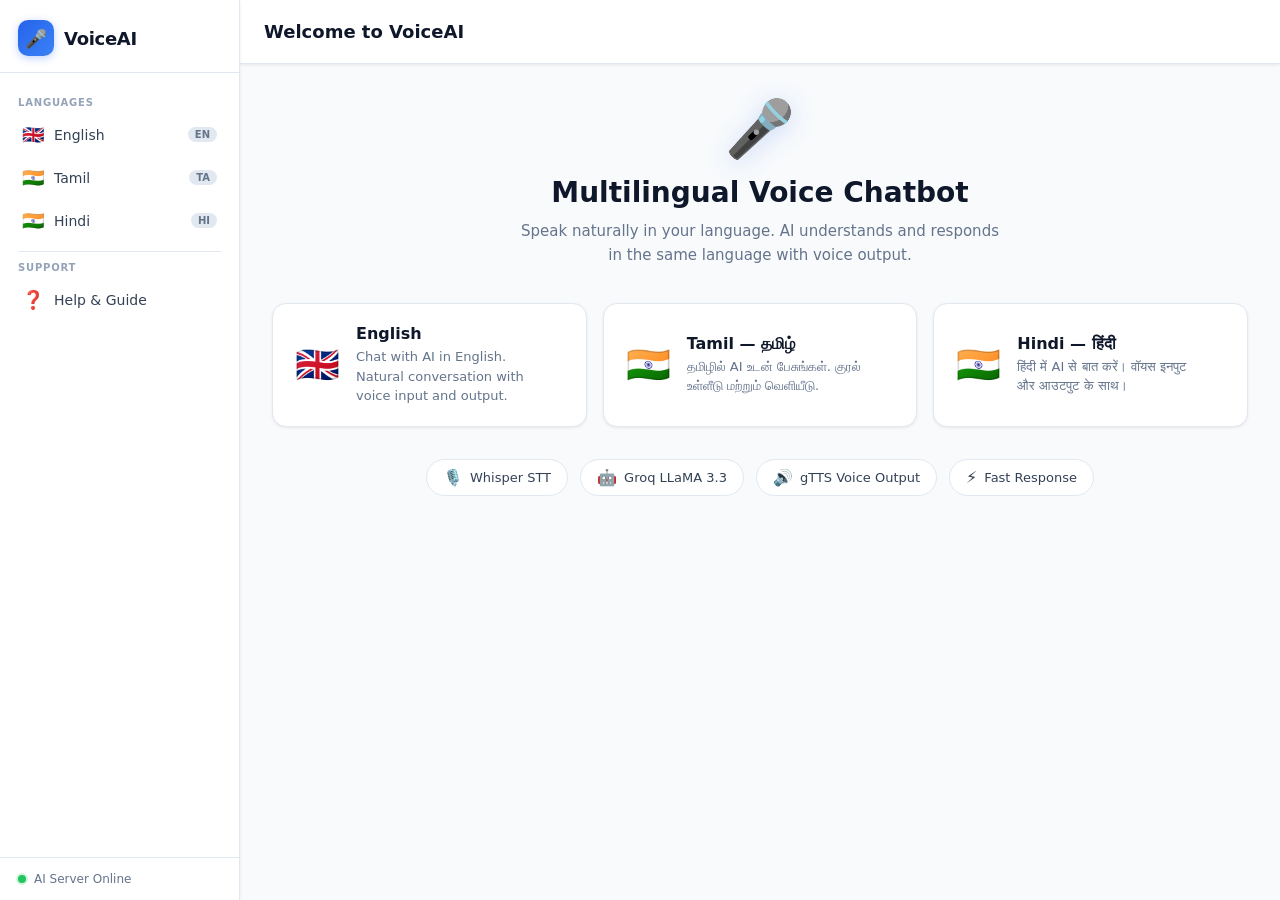
==== frontend/index.html @ bcfc0cab "Initial commit" ====
<!DOCTYPE html>
<html lang="en">
<head>
<meta charset="UTF-8">
<meta name="viewport" content="width=device-width, initial-scale=1.0">
<title>VoiceAI — Multilingual Chatbot</title>
<link rel="stylesheet" href="style.css">
</head>
<body>

<div class="app-shell">

  <!-- SIDEBAR -->
  <aside class="sidebar" id="sidebar">
    <div class="sidebar-logo">
      <div class="logo-icon">🎤</div>
      <span class="logo-text">VoiceAI</span>
    </div>

    <nav class="sidebar-nav">
      <div class="nav-section-label">Languages</div>
      <a href="english.html" class="nav-item" id="nav-english">
        <span class="nav-icon">🇬🇧</span>
        <span class="nav-label">English</span>
        <span class="nav-tag">EN</span>
      </a>
      <a href="tamil.html" class="nav-item" id="nav-tamil">
        <span class="nav-icon">🇮🇳</span>
        <span class="nav-label">Tamil</span>
        <span class="nav-tag">TA</span>
      </a>
      <a href="hindi.html" class="nav-item" id="nav-hindi">
        <span class="nav-icon">🇮🇳</span>
        <span class="nav-label">Hindi</span>
        <span class="nav-tag">HI</span>
      </a>

      <div class="nav-divider"></div>
      <div class="nav-section-label">Support</div>
      <a href="help.html" class="nav-item" id="nav-help">
        <span class="nav-icon">❓</span>
        <span class="nav-label">Help & Guide</span>
      </a>
    </nav>

    <div class="sidebar-footer">
      <div class="status-dot"></div>
      <span>AI Server Online</span>
    </div>
  </aside>

  <!-- MAIN CONTENT -->
  <main class="main-content">
    <!-- Top bar -->
    <header class="topbar">
      <button class="hamburger" onclick="toggleSidebar()">
        <span></span><span></span><span></span>
      </button>
      <h1 class="page-title">Welcome to VoiceAI</h1>
    </header>

    <!-- Home / Language Selection -->
    <div class="home-content">
      <div class="hero">
        <div class="hero-icon">🎤</div>
        <h2>Multilingual Voice Chatbot</h2>
        <p>Speak naturally in your language. AI understands and responds in the same language with voice output.</p>
      </div>

      <div class="lang-cards-grid">
        <a href="english.html" class="feature-card">
          <div class="card-flag">🇬🇧</div>
          <div class="card-body">
            <h3>English</h3>
            <p>Chat with AI in English. Natural conversation with voice input and output.</p>
          </div>
          <div class="card-arrow">→</div>
        </a>
        <a href="tamil.html" class="feature-card">
          <div class="card-flag">🇮🇳</div>
          <div class="card-body">
            <h3>Tamil — தமிழ்</h3>
            <p>தமிழில் AI உடன் பேசுங்கள். குரல் உள்ளீடு மற்றும் வெளியீடு.</p>
          </div>
          <div class="card-arrow">→</div>
        </a>
        <a href="hindi.html" class="feature-card">
          <div class="card-flag">🇮🇳</div>
          <div class="card-body">
            <h3>Hindi — हिंदी</h3>
            <p>हिंदी में AI से बात करें। वॉयस इनपुट और आउटपुट के साथ।</p>
          </div>
          <div class="card-arrow">→</div>
        </a>
      </div>

      <div class="info-strip">
        <div class="info-item"><span class="info-icon">🎙️</span><span>Whisper STT</span></div>
        <div class="info-item"><span class="info-icon">🤖</span><span>Groq LLaMA 3.3</span></div>
        <div class="info-item"><span class="info-icon">🔊</span><span>gTTS Voice Output</span></div>
        <div class="info-item"><span class="info-icon">⚡</span><span>Fast Response</span></div>
      </div>
    </div>
  </main>
</div>

<script>
function toggleSidebar() {
  document.getElementById('sidebar').classList.toggle('open');
}
</script>
</body>
</html>
---- frontend/style.css ----
/* ── Reset & Base ── */
*, *::before, *::after { margin: 0; padding: 0; box-sizing: border-box; }

:root {
  --sidebar-w: 240px;
  --blue:       #2563eb;
  --blue-light: #3b82f6;
  --blue-dark:  #1d4ed8;
  --blue-pale:  #eff6ff;
  --blue-mid:   #dbeafe;
  --grey-50:    #f8fafc;
  --grey-100:   #f1f5f9;
  --grey-200:   #e2e8f0;
  --grey-300:   #cbd5e1;
  --grey-400:   #94a3b8;
  --grey-500:   #64748b;
  --grey-700:   #334155;
  --grey-900:   #0f172a;
  --white:      #ffffff;
  --red:        #ef4444;
  --green:      #22c55e;
  --shadow-sm:  0 1px 3px rgba(0,0,0,0.08);
  --shadow-md:  0 4px 16px rgba(0,0,0,0.10);
  --shadow-lg:  0 8px 32px rgba(37,99,235,0.15);
}

body {
  font-family: 'Segoe UI', system-ui, sans-serif;
  background: var(--grey-100);
  color: var(--grey-900);
  height: 100vh;
  overflow: hidden;
}

/* ── App Shell ── */
.app-shell {
  display: flex;
  height: 100vh;
  overflow: hidden;
}

/* ── Sidebar ── */
.sidebar {
  width: var(--sidebar-w);
  min-width: var(--sidebar-w);
  background: var(--white);
  border-right: 1px solid var(--grey-200);
  display: flex;
  flex-direction: column;
  height: 100vh;
  position: relative;
  z-index: 100;
  transition: transform 0.3s ease;
  box-shadow: var(--shadow-sm);
}

.sidebar-logo {
  display: flex;
  align-items: center;
  gap: 10px;
  padding: 20px 18px 16px;
  border-bottom: 1px solid var(--grey-200);
}

.logo-icon {
  width: 36px; height: 36px;
  background: linear-gradient(135deg, var(--blue), var(--blue-light));
  border-radius: 10px;
  display: flex; align-items: center; justify-content: center;
  font-size: 18px;
  box-shadow: 0 2px 8px rgba(37,99,235,0.3);
}

.logo-text {
  font-size: 18px;
  font-weight: 700;
  color: var(--grey-900);
  letter-spacing: -0.3px;
}

.sidebar-nav {
  flex: 1;
  padding: 16px 10px;
  overflow-y: auto;
}

.nav-section-label {
  font-size: 10px;
  font-weight: 600;
  text-transform: uppercase;
  letter-spacing: 0.8px;
  color: var(--grey-400);
  padding: 0 8px;
  margin: 8px 0 6px;
}

.nav-item {
  display: flex;
  align-items: center;
  gap: 10px;
  padding: 10px 12px;
  border-radius: 10px;
  text-decoration: none;
  color: var(--grey-700);
  font-size: 14px;
  font-weight: 500;
  transition: all 0.15s ease;
  margin-bottom: 2px;
}

.nav-item:hover {
  background: var(--blue-pale);
  color: var(--blue);
}

.nav-item.active {
  background: var(--blue-mid);
  color: var(--blue-dark);
  font-weight: 600;
}

.nav-icon { font-size: 18px; flex-shrink: 0; }
.nav-label { flex: 1; }

.nav-tag {
  font-size: 10px;
  font-weight: 700;
  background: var(--grey-200);
  color: var(--grey-500);
  padding: 2px 7px;
  border-radius: 20px;
}

.nav-item.active .nav-tag {
  background: var(--blue);
  color: var(--white);
}

.nav-divider {
  height: 1px;
  background: var(--grey-200);
  margin: 10px 8px;
}

.sidebar-footer {
  padding: 14px 18px;
  border-top: 1px solid var(--grey-200);
  display: flex;
  align-items: center;
  gap: 8px;
  font-size: 12px;
  color: var(--grey-500);
}

.status-dot {
  width: 8px; height: 8px;
  background: var(--green);
  border-radius: 50%;
  box-shadow: 0 0 0 2px rgba(34,197,94,0.2);
  animation: glow 2s infinite;
}

@keyframes glow {
  0%, 100% { box-shadow: 0 0 0 2px rgba(34,197,94,0.2); }
  50% { box-shadow: 0 0 0 5px rgba(34,197,94,0.1); }
}

/* ── Main Content ── */
.main-content {
  flex: 1;
  display: flex;
  flex-direction: column;
  overflow: hidden;
  background: var(--grey-50);
}

/* ── Topbar ── */
.topbar {
  display: flex;
  align-items: center;
  gap: 14px;
  padding: 0 24px;
  height: 64px;
  background: var(--white);
  border-bottom: 1px solid var(--grey-200);
  box-shadow: var(--shadow-sm);
  flex-shrink: 0;
}

.hamburger {
  display: none;
  flex-direction: column;
  gap: 5px;
  background: none;
  border: none;
  cursor: pointer;
  padding: 4px;
}
.hamburger span {
  display: block;
  width: 22px; height: 2px;
  background: var(--grey-700);
  border-radius: 2px;
}

.page-title {
  font-size: 18px;
  font-weight: 700;
  color: var(--grey-900);
  flex: 1;
}

.topbar-info {
  display: flex;
  align-items: center;
  gap: 12px;
  flex: 1;
}

.topbar-avatar {
  width: 40px; height: 40px;
  background: linear-gradient(135deg, var(--blue), var(--blue-light));
  border-radius: 50%;
  display: flex; align-items: center; justify-content: center;
  font-size: 20px;
  box-shadow: 0 2px 8px rgba(37,99,235,0.25);
}

.topbar-title {
  font-size: 15px;
  font-weight: 600;
  color: var(--grey-900);
}

.topbar-status {
  display: flex;
  align-items: center;
  gap: 5px;
  font-size: 12px;
  color: var(--green);
  font-weight: 500;
}

.status-dot-sm {
  width: 6px; height: 6px;
  background: var(--green);
  border-radius: 50%;
}

.lang-badge {
  background: var(--blue-pale);
  border: 1px solid var(--blue-mid);
  color: var(--blue);
  padding: 5px 14px;
  border-radius: 20px;
  font-size: 12px;
  font-weight: 600;
  white-space: nowrap;
}

/* ── Home Page ── */
.home-content {
  flex: 1;
  overflow-y: auto;
  padding: 32px 32px 24px;
}

.hero {
  text-align: center;
  margin-bottom: 36px;
}

.hero-icon {
  font-size: 56px;
  margin-bottom: 14px;
  filter: drop-shadow(0 4px 12px rgba(37,99,235,0.2));
}

.hero h2 {
  font-size: 28px;
  font-weight: 700;
  color: var(--grey-900);
  margin-bottom: 10px;
}

.hero p {
  font-size: 15px;
  color: var(--grey-500);
  max-width: 480px;
  margin: 0 auto;
  line-height: 1.6;
}

.lang-cards-grid {
  display: grid;
  grid-template-columns: repeat(auto-fit, minmax(260px, 1fr));
  gap: 16px;
  margin-bottom: 32px;
}

.feature-card {
  display: flex;
  align-items: center;
  gap: 16px;
  padding: 20px 22px;
  background: var(--white);
  border: 1px solid var(--grey-200);
  border-radius: 14px;
  text-decoration: none;
  color: inherit;
  transition: all 0.2s ease;
  box-shadow: var(--shadow-sm);
}

.feature-card:hover {
  border-color: var(--blue-light);
  box-shadow: var(--shadow-lg);
  transform: translateY(-2px);
}

.card-flag { font-size: 36px; flex-shrink: 0; }

.card-body { flex: 1; }
.card-body h3 { font-size: 16px; font-weight: 600; color: var(--grey-900); margin-bottom: 4px; }
.card-body p { font-size: 13px; color: var(--grey-500); line-height: 1.5; }

.card-arrow {
  font-size: 20px;
  color: var(--blue);
  font-weight: 700;
  opacity: 0;
  transition: opacity 0.2s;
}
.feature-card:hover .card-arrow { opacity: 1; }

.info-strip {
  display: flex;
  gap: 12px;
  flex-wrap: wrap;
  justify-content: center;
}

.info-item {
  display: flex;
  align-items: center;
  gap: 7px;
  background: var(--white);
  border: 1px solid var(--grey-200);
  padding: 8px 16px;
  border-radius: 20px;
  font-size: 13px;
  color: var(--grey-700);
  font-weight: 500;
}

.info-icon { font-size: 16px; }

/* ── Chat Messages ── */
.chat-messages {
  flex: 1;
  overflow-y: auto;
  padding: 24px 24px 16px;
  display: flex;
  flex-direction: column;
  gap: 16px;
  scroll-behavior: smooth;
}

.chat-messages::-webkit-scrollbar { width: 5px; }
.chat-messages::-webkit-scrollbar-track { background: transparent; }
.chat-messages::-webkit-scrollbar-thumb { background: var(--grey-300); border-radius: 4px; }

.msg { display: flex; gap: 10px; max-width: 75%; }
.user-msg { align-self: flex-end; flex-direction: row-reverse; }
.bot-msg  { align-self: flex-start; }

.msg-avatar {
  width: 34px; height: 34px;
  background: linear-gradient(135deg, var(--blue), var(--blue-light));
  border-radius: 50%;
  display: flex; align-items: center; justify-content: center;
  font-size: 16px;
  flex-shrink: 0;
  margin-top: 2px;
  box-shadow: 0 2px 6px rgba(37,99,235,0.2);
}

.user-msg .msg-avatar {
  background: linear-gradient(135deg, #7c3aed, #a855f7);
  box-shadow: 0 2px 6px rgba(124,58,237,0.2);
}

.msg-content { display: flex; flex-direction: column; gap: 3px; }

.msg-name {
  font-size: 11px;
  font-weight: 600;
  color: var(--grey-400);
  padding: 0 4px;
}
.user-msg .msg-name { text-align: right; }

.bubble {
  padding: 12px 16px;
  border-radius: 16px;
  font-size: 14px;
  line-height: 1.65;
  word-break: break-word;
}

.bot-msg .bubble {
  background: var(--white);
  color: var(--grey-900);
  border: 1px solid var(--grey-200);
  border-top-left-radius: 4px;
  box-shadow: var(--shadow-sm);
}

.user-msg .bubble {
  background: linear-gradient(135deg, var(--blue), var(--blue-light));
  color: var(--white);
  border-top-right-radius: 4px;
  box-shadow: 0 2px 10px rgba(37,99,235,0.3);
}

.msg-time {
  font-size: 10px;
  color: var(--grey-400);
  padding: 0 4px;
}
.user-msg .msg-time { text-align: right; }

/* Typing indicator */
.typing-bubble {
  display: flex;
  align-items: center;
  gap: 5px;
  padding: 14px 18px;
  min-width: 60px;
}
.typing-bubble span {
  width: 7px; height: 7px;
  background: var(--grey-400);
  border-radius: 50%;
  animation: bounce 1.2s infinite;
}
.typing-bubble span:nth-child(2) { animation-delay: 0.2s; }
.typing-bubble span:nth-child(3) { animation-delay: 0.4s; }

@keyframes bounce {
  0%, 60%, 100% { transform: translateY(0); opacity: 0.5; }
  30% { transform: translateY(-7px); opacity: 1; }
}

/* ── Chat Input Area ── */
.chat-input-area {
  padding: 16px 24px 20px;
  background: var(--white);
  border-top: 1px solid var(--grey-200);
  flex-shrink: 0;
}

.input-bar {
  display: flex;
  flex-direction: column;
  align-items: center;
  gap: 12px;
}

.record-status {
  font-size: 13px;
  color: var(--grey-500);
  font-weight: 500;
  min-height: 20px;
  text-align: center;
}

.mic-wrapper {
  position: relative;
  display: flex;
  align-items: center;
  justify-content: center;
}

.mic-ring {
  position: absolute;
  width: 80px; height: 80px;
  border-radius: 50%;
  border: 2px solid transparent;
  pointer-events: none;
  transition: all 0.3s;
}

.mic-ring.active {
  border-color: rgba(239,68,68,0.4);
  animation: ring-pulse 1s infinite;
}

@keyframes ring-pulse {
  0%   { transform: scale(1);   opacity: 1; }
  100% { transform: scale(1.5); opacity: 0; }
}

.mic-btn {
  width: 64px; height: 64px;
  border-radius: 50%;
  border: none;
  background: linear-gradient(135deg, var(--blue), var(--blue-light));
  color: var(--white);
  cursor: pointer;
  display: flex; align-items: center; justify-content: center;
  transition: all 0.2s ease;
  box-shadow: 0 4px 16px rgba(37,99,235,0.35);
  position: relative;
  z-index: 1;
}

.mic-btn svg { width: 28px; height: 28px; }

.mic-btn:hover:not(:disabled) {
  transform: scale(1.07);
  box-shadow: 0 6px 24px rgba(37,99,235,0.5);
}

.mic-btn.recording {
  background: linear-gradient(135deg, var(--red), #dc2626);
  box-shadow: 0 4px 16px rgba(239,68,68,0.4);
}

.mic-btn:disabled {
  background: var(--grey-300);
  box-shadow: none;
  cursor: not-allowed;
  transform: none;
}

/* Timer bar */
.timer-bar {
  width: 200px;
  height: 4px;
  background: var(--grey-200);
  border-radius: 4px;
  overflow: hidden;
  opacity: 0;
  transition: opacity 0.3s;
}

.timer-bar.visible { opacity: 1; }

.timer-fill {
  height: 100%;
  width: 0%;
  background: linear-gradient(90deg, var(--blue), var(--blue-light));
  border-radius: 4px;
  transition: width linear;
}

/* Error bubble */
.error-bubble {
  align-self: center;
  background: #fef2f2;
  border: 1px solid #fecaca;
  color: #dc2626;
  padding: 10px 16px;
  border-radius: 10px;
  font-size: 13px;
  max-width: 80%;
  text-align: center;
}

/* ── Help Page ── */
.help-content {
  flex: 1;
  overflow-y: auto;
  padding: 32px;
}

.help-hero {
  text-align: center;
  margin-bottom: 36px;
}

.help-hero-icon { font-size: 52px; margin-bottom: 12px; }
.help-hero h2 { font-size: 26px; font-weight: 700; color: var(--grey-900); margin-bottom: 8px; }
.help-hero p { font-size: 14px; color: var(--grey-500); }

.help-steps {
  display: grid;
  grid-template-columns: repeat(auto-fit, minmax(220px, 1fr));
  gap: 14px;
  margin-bottom: 36px;
}

.step-card {
  display: flex;
  gap: 14px;
  padding: 18px;
  background: var(--white);
  border: 1px solid var(--grey-200);
  border-radius: 12px;
  box-shadow: var(--shadow-sm);
}

.step-num {
  width: 32px; height: 32px;
  background: linear-gradient(135deg, var(--blue), var(--blue-light));
  color: var(--white);
  border-radius: 50%;
  display: flex; align-items: center; justify-content: center;
  font-size: 14px;
  font-weight: 700;
  flex-shrink: 0;
}

.step-body h4 { font-size: 14px; font-weight: 600; color: var(--grey-900); margin-bottom: 4px; }
.step-body p  { font-size: 13px; color: var(--grey-500); line-height: 1.5; }

.help-section-title {
  font-size: 16px;
  font-weight: 700;
  color: var(--grey-900);
  margin-bottom: 14px;
  padding-bottom: 8px;
  border-bottom: 2px solid var(--blue-mid);
}

.tech-grid {
  display: grid;
  grid-template-columns: repeat(auto-fit, minmax(200px, 1fr));
  gap: 14px;
  margin-bottom: 36px;
}

.tech-card {
  padding: 18px;
  background: var(--white);
  border: 1px solid var(--grey-200);
  border-radius: 12px;
  box-shadow: var(--shadow-sm);
  transition: border-color 0.2s;
}

.tech-card:hover { border-color: var(--blue-light); }

.tech-icon { font-size: 28px; margin-bottom: 8px; }
.tech-name { font-size: 14px; font-weight: 600; color: var(--grey-900); margin-bottom: 4px; }
.tech-desc { font-size: 12px; color: var(--grey-500); line-height: 1.5; }

.faq-list { display: flex; flex-direction: column; gap: 10px; }

.faq-item {
  padding: 16px 18px;
  background: var(--white);
  border: 1px solid var(--grey-200);
  border-radius: 12px;
  box-shadow: var(--shadow-sm);
}

.faq-q { font-size: 14px; font-weight: 600; color: var(--grey-900); margin-bottom: 6px; }
.faq-a { font-size: 13px; color: var(--grey-500); line-height: 1.6; }
.faq-a code {
  background: var(--grey-100);
  border: 1px solid var(--grey-200);
  padding: 1px 6px;
  border-radius: 4px;
  font-size: 12px;
  color: var(--blue-dark);
}

/* ── Responsive ── */
@media (max-width: 768px) {
  .sidebar {
    position: fixed;
    left: 0; top: 0;
    transform: translateX(-100%);
    height: 100vh;
  }
  .sidebar.open { transform: translateX(0); }
  .hamburger { display: flex; }
  .home-content, .help-content { padding: 20px 16px; }
  .chat-messages { padding: 16px 12px; }
  .chat-input-area { padding: 12px 16px 16px; }
  .msg { max-width: 90%; }
}
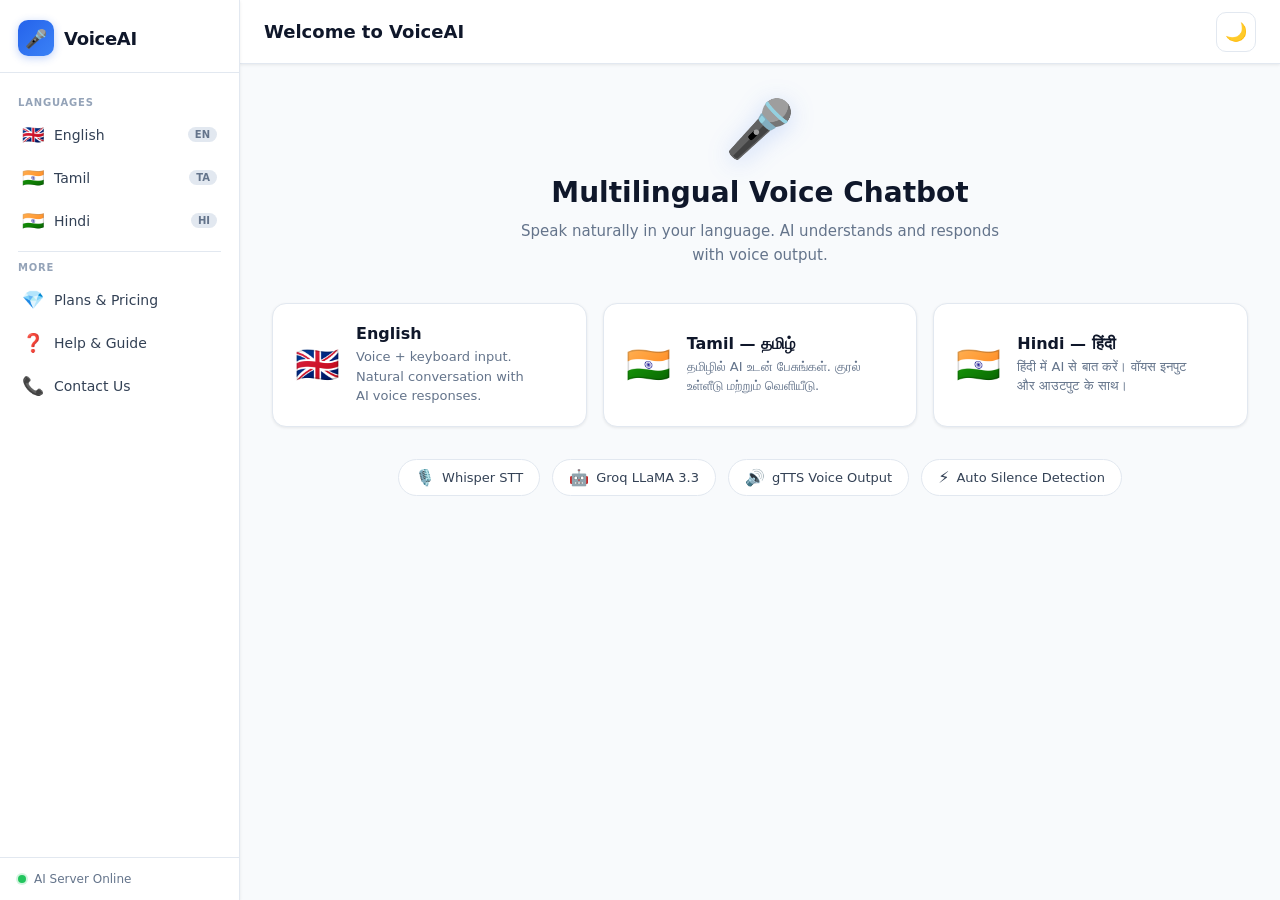
==== commit d360df5a: "updated file" ====
--- a/frontend/index.html
+++ b/frontend/index.html
@@ -7,64 +7,52 @@
 <link rel="stylesheet" href="style.css">
 </head>
 <body>
-
 <div class="app-shell">
-
-  <!-- SIDEBAR -->
   <aside class="sidebar" id="sidebar">
     <div class="sidebar-logo">
       <div class="logo-icon">🎤</div>
       <span class="logo-text">VoiceAI</span>
     </div>
-
     <nav class="sidebar-nav">
       <div class="nav-section-label">Languages</div>
-      <a href="english.html" class="nav-item" id="nav-english">
-        <span class="nav-icon">🇬🇧</span>
-        <span class="nav-label">English</span>
-        <span class="nav-tag">EN</span>
+      <a href="english.html" class="nav-item">
+        <span class="nav-icon">🇬🇧</span><span class="nav-label">English</span><span class="nav-tag">EN</span>
       </a>
-      <a href="tamil.html" class="nav-item" id="nav-tamil">
-        <span class="nav-icon">🇮🇳</span>
-        <span class="nav-label">Tamil</span>
-        <span class="nav-tag">TA</span>
+      <a href="tamil.html" class="nav-item">
+        <span class="nav-icon">🇮🇳</span><span class="nav-label">Tamil</span><span class="nav-tag">TA</span>
       </a>
-      <a href="hindi.html" class="nav-item" id="nav-hindi">
-        <span class="nav-icon">🇮🇳</span>
-        <span class="nav-label">Hindi</span>
-        <span class="nav-tag">HI</span>
+      <a href="hindi.html" class="nav-item">
+        <span class="nav-icon">🇮🇳</span><span class="nav-label">Hindi</span><span class="nav-tag">HI</span>
       </a>
-
       <div class="nav-divider"></div>
-      <div class="nav-section-label">Support</div>
-      <a href="help.html" class="nav-item" id="nav-help">
-        <span class="nav-icon">❓</span>
-        <span class="nav-label">Help & Guide</span>
+      <div class="nav-section-label">More</div>
+      <a href="plans.html" class="nav-item">
+        <span class="nav-icon">💎</span><span class="nav-label">Plans & Pricing</span>
+      </a>
+      <a href="help.html" class="nav-item">
+        <span class="nav-icon">❓</span><span class="nav-label">Help & Guide</span>
+      </a>
+      <a href="contact.html" class="nav-item">
+        <span class="nav-icon">📞</span><span class="nav-label">Contact Us</span>
       </a>
     </nav>
-
     <div class="sidebar-footer">
-      <div class="status-dot"></div>
-      <span>AI Server Online</span>
+      <div class="status-dot"></div><span>AI Server Online</span>
     </div>
   </aside>
 
-  <!-- MAIN CONTENT -->
   <main class="main-content">
-    <!-- Top bar -->
     <header class="topbar">
-      <button class="hamburger" onclick="toggleSidebar()">
-        <span></span><span></span><span></span>
-      </button>
+      <button class="hamburger" onclick="toggleSidebar()"><span></span><span></span><span></span></button>
       <h1 class="page-title">Welcome to VoiceAI</h1>
+      <button class="theme-toggle" id="themeToggle" onclick="toggleTheme()" title="Toggle theme">🌙</button>
     </header>
 
-    <!-- Home / Language Selection -->
     <div class="home-content">
       <div class="hero">
         <div class="hero-icon">🎤</div>
         <h2>Multilingual Voice Chatbot</h2>
-        <p>Speak naturally in your language. AI understands and responds in the same language with voice output.</p>
+        <p>Speak naturally in your language. AI understands and responds with voice output.</p>
       </div>
 
       <div class="lang-cards-grid">
@@ -72,7 +60,7 @@
           <div class="card-flag">🇬🇧</div>
           <div class="card-body">
             <h3>English</h3>
-            <p>Chat with AI in English. Natural conversation with voice input and output.</p>
+            <p>Voice + keyboard input. Natural conversation with AI voice responses.</p>
           </div>
           <div class="card-arrow">→</div>
         </a>
@@ -98,16 +86,11 @@
         <div class="info-item"><span class="info-icon">🎙️</span><span>Whisper STT</span></div>
         <div class="info-item"><span class="info-icon">🤖</span><span>Groq LLaMA 3.3</span></div>
         <div class="info-item"><span class="info-icon">🔊</span><span>gTTS Voice Output</span></div>
-        <div class="info-item"><span class="info-icon">⚡</span><span>Fast Response</span></div>
+        <div class="info-item"><span class="info-icon">⚡</span><span>Auto Silence Detection</span></div>
       </div>
     </div>
   </main>
 </div>
-
-<script>
-function toggleSidebar() {
-  document.getElementById('sidebar').classList.toggle('open');
-}
-</script>
+<script src="script.js"></script>
 </body>
 </html>
--- a/frontend/style.css
+++ b/frontend/style.css
@@ -24,6 +24,24 @@
   --shadow-lg:  0 8px 32px rgba(37,99,235,0.15);
 }
 
+/* Dark theme */
+[data-theme="dark"] {
+  --grey-50:    #0f172a;
+  --grey-100:   #1e293b;
+  --grey-200:   #334155;
+  --grey-300:   #475569;
+  --grey-400:   #64748b;
+  --grey-500:   #94a3b8;
+  --grey-700:   #cbd5e1;
+  --grey-900:   #f1f5f9;
+  --white:      #1e293b;
+  --blue-pale:  #1e3a8a;
+  --blue-mid:   #1d4ed8;
+  --shadow-sm:  0 1px 3px rgba(0,0,0,0.3);
+  --shadow-md:  0 4px 16px rgba(0,0,0,0.4);
+  --shadow-lg:  0 8px 32px rgba(0,0,0,0.5);
+}
+
 body {
   font-family: 'Segoe UI', system-ui, sans-serif;
   background: var(--grey-100);
@@ -210,6 +228,22 @@
   flex: 1;
 }
 
+.theme-toggle {
+  width: 40px; height: 40px;
+  border: 1px solid var(--grey-200);
+  background: var(--white);
+  border-radius: 10px;
+  cursor: pointer;
+  display: flex; align-items: center; justify-content: center;
+  font-size: 18px;
+  transition: all 0.2s;
+}
+
+.theme-toggle:hover {
+  background: var(--grey-100);
+  border-color: var(--blue-light);
+}
+
 .topbar-info {
   display: flex;
   align-items: center;
@@ -460,6 +494,72 @@
   flex-shrink: 0;
 }
 
+/* Waveform canvas */
+.waveform-canvas {
+  display: none;
+  margin: 0 auto 12px;
+  border-radius: 8px;
+  background: var(--grey-100);
+  border: 1px solid var(--grey-200);
+}
+
+.waveform-canvas.active {
+  display: block;
+}
+
+/* Text input row */
+.text-input-row {
+  display: flex;
+  gap: 8px;
+  margin-top: 12px;
+  align-items: center;
+}
+
+.text-input {
+  flex: 1;
+  padding: 12px 16px;
+  border: 1px solid var(--grey-200);
+  border-radius: 12px;
+  font-size: 14px;
+  background: var(--white);
+  color: var(--grey-900);
+  outline: none;
+  transition: border-color 0.2s;
+}
+
+.text-input:focus {
+  border-color: var(--blue-light);
+}
+
+.send-btn {
+  width: 44px; height: 44px;
+  border: none;
+  background: var(--blue);
+  color: var(--white);
+  border-radius: 12px;
+  cursor: pointer;
+  display: flex; align-items: center; justify-content: center;
+  transition: background 0.2s;
+}
+
+.send-btn:hover {
+  background: var(--blue-dark);
+}
+
+.send-btn svg {
+  width: 20px; height: 20px;
+}
+
+/* Transcription tag */
+.transcription-tag {
+  font-size: 11px;
+  color: var(--grey-400);
+  padding: 4px 8px;
+  background: var(--grey-100);
+  border-radius: 6px;
+  margin-top: 4px;
+}
+
 .input-bar {
   display: flex;
   flex-direction: column;
@@ -480,6 +580,7 @@
   display: flex;
   align-items: center;
   justify-content: center;
+  gap: 12px;
 }
 
 .mic-ring {
@@ -534,6 +635,28 @@
   transform: none;
 }
 
+.stop-btn {
+  width: 48px; height: 48px;
+  border-radius: 12px;
+  border: none;
+  background: var(--red);
+  color: var(--white);
+  cursor: pointer;
+  display: flex; align-items: center; justify-content: center;
+  transition: all 0.2s ease;
+  box-shadow: 0 3px 12px rgba(239,68,68,0.3);
+}
+
+.stop-btn:hover {
+  background: #dc2626;
+  transform: scale(1.05);
+  box-shadow: 0 4px 16px rgba(239,68,68,0.4);
+}
+
+.stop-btn svg {
+  width: 20px; height: 20px;
+}
+
 /* Timer bar */
 .timer-bar {
   width: 200px;
@@ -665,6 +788,260 @@
   border-radius: 4px;
   font-size: 12px;
   color: var(--blue-dark);
+}
+
+/* ── Plans Page ── */
+.plans-grid {
+  display: grid;
+  grid-template-columns: repeat(auto-fit, minmax(280px, 1fr));
+  gap: 20px;
+  margin-bottom: 32px;
+}
+
+.plan-card {
+  background: var(--white);
+  border: 2px solid var(--grey-200);
+  border-radius: 16px;
+  padding: 24px;
+  position: relative;
+  transition: all 0.3s;
+}
+
+.plan-card:hover {
+  border-color: var(--blue-light);
+  box-shadow: var(--shadow-lg);
+  transform: translateY(-4px);
+}
+
+.plan-popular {
+  border-color: var(--blue);
+  box-shadow: var(--shadow-md);
+}
+
+.popular-tag {
+  position: absolute;
+  top: -10px; left: 50%;
+  transform: translateX(-50%);
+  background: var(--blue);
+  color: var(--white);
+  padding: 4px 16px;
+  border-radius: 20px;
+  font-size: 12px;
+  font-weight: 600;
+}
+
+.plan-header {
+  text-align: center;
+  margin-bottom: 24px;
+}
+
+.plan-badge {
+  display: inline-block;
+  padding: 4px 12px;
+  border-radius: 20px;
+  font-size: 11px;
+  font-weight: 700;
+  margin-bottom: 8px;
+}
+
+.free-badge { background: var(--grey-200); color: var(--grey-700); }
+.standard-badge { background: var(--blue-pale); color: var(--blue); }
+.premium-badge { background: linear-gradient(135deg, #7c3aed, #a855f7); color: var(--white); }
+
+.plan-name {
+  font-size: 20px;
+  font-weight: 700;
+  color: var(--grey-900);
+  margin-bottom: 4px;
+}
+
+.plan-price {
+  font-size: 32px;
+  font-weight: 800;
+  color: var(--blue);
+  margin-bottom: 4px;
+}
+
+.plan-price span {
+  font-size: 14px;
+  font-weight: 500;
+  color: var(--grey-500);
+}
+
+.plan-desc {
+  font-size: 13px;
+  color: var(--grey-500);
+}
+
+.plan-features {
+  list-style: none;
+  margin-bottom: 24px;
+}
+
+.plan-features li {
+  padding: 6px 0;
+  font-size: 13px;
+  display: flex;
+  align-items: center;
+  gap: 8px;
+}
+
+.feat-yes { color: var(--green); }
+.feat-no { color: var(--grey-400); }
+.feat-ads { color: var(--grey-500); }
+
+.plan-btn {
+  width: 100%;
+  padding: 12px 20px;
+  border-radius: 12px;
+  font-size: 14px;
+  font-weight: 600;
+  text-decoration: none;
+  text-align: center;
+  display: block;
+  transition: all 0.2s;
+  border: 2px solid;
+}
+
+.plan-btn-outline {
+  background: transparent;
+  color: var(--blue);
+  border-color: var(--blue);
+}
+
+.plan-btn-outline:hover {
+  background: var(--blue);
+  color: var(--white);
+}
+
+.plan-btn-primary {
+  background: var(--blue);
+  color: var(--white);
+  border-color: var(--blue);
+}
+
+.plan-btn-primary:hover {
+  background: var(--blue-dark);
+  border-color: var(--blue-dark);
+}
+
+.plan-btn-premium {
+  background: linear-gradient(135deg, #7c3aed, #a855f7);
+  color: var(--white);
+  border-color: #7c3aed;
+}
+
+.plan-btn-premium:hover {
+  background: linear-gradient(135deg, #6d28d9, #9333ea);
+}
+
+.plans-note {
+  text-align: center;
+  font-size: 13px;
+  color: var(--grey-500);
+  line-height: 1.6;
+}
+
+.plans-note a {
+  color: var(--blue);
+  text-decoration: none;
+}
+
+/* ── Contact Page ── */
+.contact-grid {
+  display: grid;
+  grid-template-columns: repeat(auto-fit, minmax(240px, 1fr));
+  gap: 16px;
+  margin-bottom: 32px;
+}
+
+.contact-card {
+  background: var(--white);
+  border: 1px solid var(--grey-200);
+  border-radius: 12px;
+  padding: 20px;
+  text-align: center;
+  transition: border-color 0.2s;
+}
+
+.contact-card:hover {
+  border-color: var(--blue-light);
+}
+
+.contact-icon {
+  font-size: 32px;
+  margin-bottom: 12px;
+}
+
+.contact-label {
+  font-size: 14px;
+  font-weight: 600;
+  color: var(--grey-900);
+  margin-bottom: 6px;
+}
+
+.contact-value {
+  font-size: 16px;
+  font-weight: 700;
+  color: var(--blue);
+  margin-bottom: 4px;
+}
+
+.contact-value a {
+  color: inherit;
+  text-decoration: none;
+}
+
+.contact-sub {
+  font-size: 12px;
+  color: var(--grey-500);
+  line-height: 1.4;
+}
+
+.contact-form-card {
+  background: var(--white);
+  border: 1px solid var(--grey-200);
+  border-radius: 12px;
+  padding: 24px;
+}
+
+.form-row {
+  display: grid;
+  grid-template-columns: 1fr 1fr;
+  gap: 16px;
+}
+
+.form-group {
+  margin-bottom: 16px;
+}
+
+.form-group label {
+  display: block;
+  font-size: 13px;
+  font-weight: 600;
+  color: var(--grey-700);
+  margin-bottom: 6px;
+}
+
+.form-input {
+  width: 100%;
+  padding: 12px 16px;
+  border: 1px solid var(--grey-200);
+  border-radius: 8px;
+  font-size: 14px;
+  background: var(--white);
+  color: var(--grey-900);
+  outline: none;
+  transition: border-color 0.2s;
+}
+
+.form-input:focus {
+  border-color: var(--blue-light);
+}
+
+.form-textarea {
+  min-height: 100px;
+  resize: vertical;
 }
 
 /* ── Responsive ── */
@@ -681,4 +1058,7 @@
   .chat-messages { padding: 16px 12px; }
   .chat-input-area { padding: 12px 16px 16px; }
   .msg { max-width: 90%; }
-}
+  .form-row { grid-template-columns: 1fr; }
+  .plans-grid { grid-template-columns: 1fr; }
+  .contact-grid { grid-template-columns: 1fr; }
+}
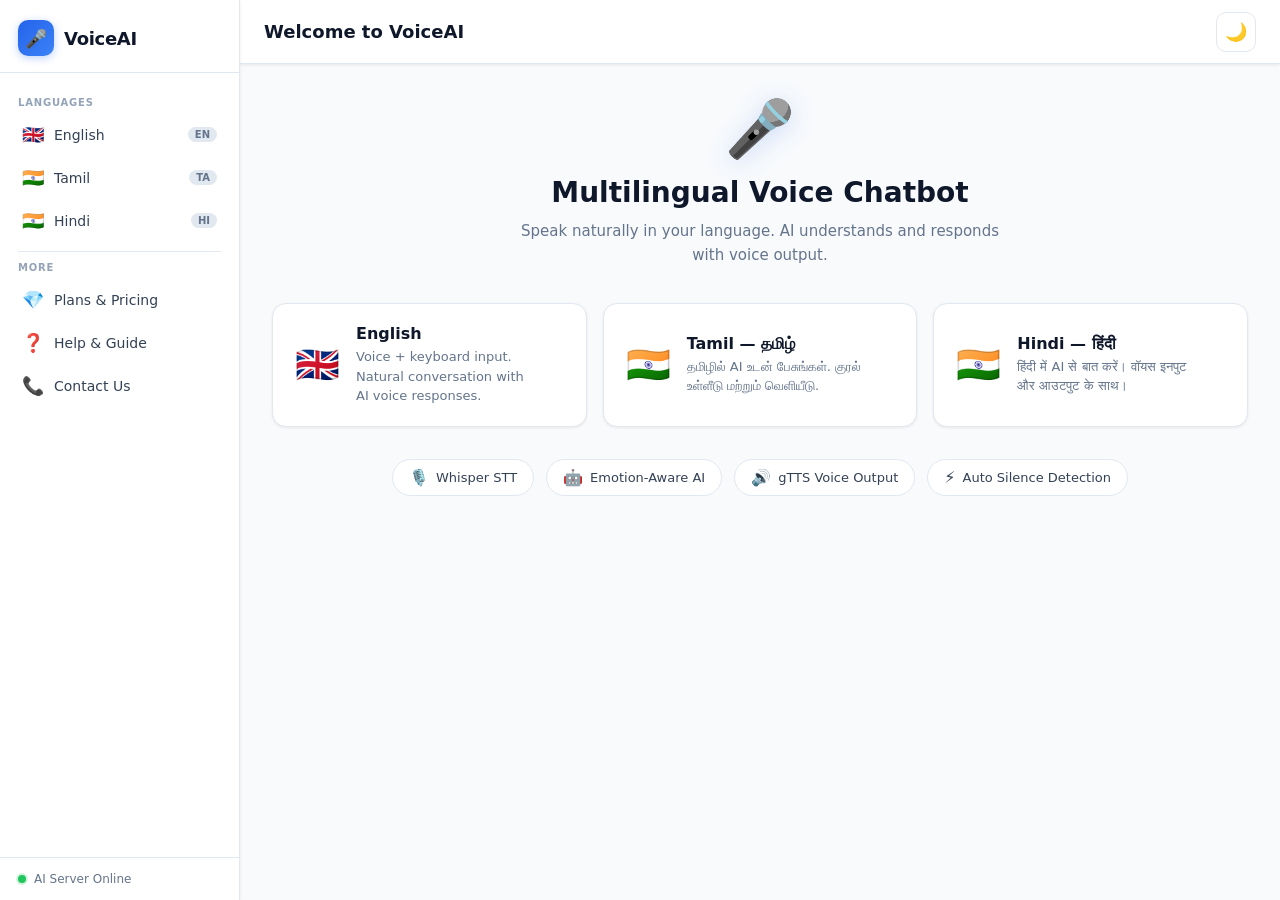
==== commit a2104d90: "Implemented Sentiment Analysis" ====
--- a/frontend/index.html
+++ b/frontend/index.html
@@ -84,7 +84,7 @@
 
       <div class="info-strip">
         <div class="info-item"><span class="info-icon">🎙️</span><span>Whisper STT</span></div>
-        <div class="info-item"><span class="info-icon">🤖</span><span>Groq LLaMA 3.3</span></div>
+        <div class="info-item"><span class="info-icon">🤖</span><span>Emotion-Aware AI</span></div>
         <div class="info-item"><span class="info-icon">🔊</span><span>gTTS Voice Output</span></div>
         <div class="info-item"><span class="info-icon">⚡</span><span>Auto Silence Detection</span></div>
       </div>
--- a/frontend/style.css
+++ b/frontend/style.css
@@ -560,6 +560,19 @@
   margin-top: 4px;
 }
 
+/* Emotion tag */
+.emotion-tag {
+  font-size: 11px;
+  color: var(--grey-500);
+  padding: 3px 8px;
+  background: var(--grey-50);
+  border: 1px solid var(--grey-200);
+  border-radius: 12px;
+  margin-top: 4px;
+  display: inline-block;
+  font-weight: 500;
+}
+
 .input-bar {
   display: flex;
   flex-direction: column;
